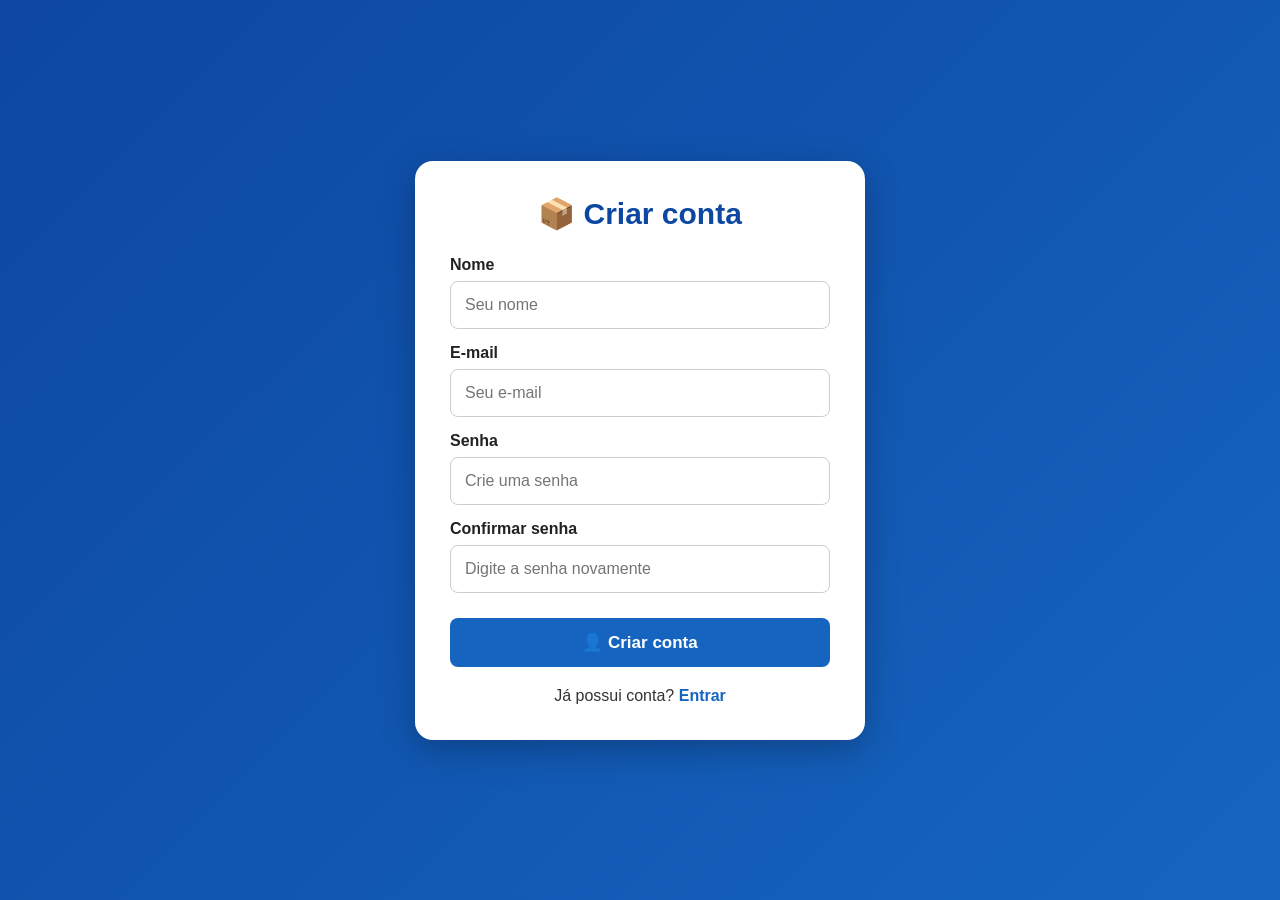
==== cadastro.html @ 64714b8b "Add files via upload" ====
<!DOCTYPE html>
<html lang="pt-BR">

<head>
    <meta charset="UTF-8">
    <meta name="viewport" content="width=device-width, initial-scale=1.0">

    <title>Cadastro - Loja Shalom</title>

    <style>

        * {
            box-sizing: border-box;
            margin: 0;
            padding: 0;
        }

        body {
            min-height: 100vh;

            display: flex;
            justify-content: center;
            align-items: center;

            padding: 20px;

            font-family: Arial, sans-serif;

            background: linear-gradient(
                135deg,
                #0d47a1,
                #1565c0
            );
        }

        .cadastro-box {
            width: 100%;
            max-width: 450px;

            background: white;

            padding: 35px;

            border-radius: 18px;

            box-shadow: 0 10px 35px rgba(0, 0, 0, 0.25);
        }

        h1 {
            text-align: center;

            color: #0d47a1;

            margin-bottom: 25px;

            font-size: 30px;
        }

        label {
            display: block;

            margin: 15px 0 7px;

            font-weight: bold;

            color: #222;
        }

        input {
            width: 100%;

            padding: 14px;

            border: 1px solid #ccc;

            border-radius: 8px;

            font-size: 16px;

            outline: none;
        }

        input:focus {
            border-color: #1565c0;

            box-shadow: 0 0 0 2px rgba(21, 101, 192, 0.15);
        }

        button {
            width: 100%;

            margin-top: 25px;

            padding: 14px;

            border: 0;

            border-radius: 8px;

            background: #1565c0;

            color: white;

            font-size: 17px;

            font-weight: bold;

            cursor: pointer;
        }

        button:hover {
            background: #0d47a1;
        }

        #mensagem {
            text-align: center;

            margin-top: 15px;

            font-weight: bold;
        }

        .login {
            text-align: center;

            margin-top: 20px;

            color: #333;
        }

        a {
            color: #1565c0;

            font-weight: bold;

            text-decoration: none;
        }

        a:hover {
            text-decoration: underline;
        }

    </style>

</head>

<body>

    <div class="cadastro-box">

        <h1>📦 Criar conta</h1>


        <form id="cadastroForm">


            <!-- NOME -->

            <label for="nome">
                Nome
            </label>

            <input
                type="text"
                id="nome"
                placeholder="Seu nome"
                required
            >


            <!-- E-MAIL -->

            <label for="email">
                E-mail
            </label>

            <input
                type="email"
                id="email"
                placeholder="Seu e-mail"
                required
            >


            <!-- SENHA -->

            <label for="senha">
                Senha
            </label>

            <input
                type="password"
                id="senha"
                placeholder="Crie uma senha"
                minlength="6"
                required
            >


            <!-- CONFIRMAR SENHA -->

            <label for="confirmarSenha">
                Confirmar senha
            </label>

            <input
                type="password"
                id="confirmarSenha"
                placeholder="Digite a senha novamente"
                minlength="6"
                required
            >


            <!-- BOTÃO -->

            <button type="submit">
                👤 Criar conta
            </button>

        </form>


        <!-- MENSAGEM -->

        <div id="mensagem"></div>


        <!-- LOGIN -->

        <div class="login">

            Já possui conta?

            <a href="login.html">
                Entrar
            </a>

        </div>

    </div>


    <script>

        const cadastroForm =
            document.getElementById("cadastroForm");

        const mensagem =
            document.getElementById("mensagem");


        cadastroForm.addEventListener(
            "submit",
            function(event) {

                event.preventDefault();


                // ================================
                // PEGAR DADOS
                // ================================

                const nome =
                    document
                        .getElementById("nome")
                        .value
                        .trim();


                const email =
                    document
                        .getElementById("email")
                        .value
                        .trim()
                        .toLowerCase();


                const senha =
                    document
                        .getElementById("senha")
                        .value;


                const confirmarSenha =
                    document
                        .getElementById("confirmarSenha")
                        .value;


                // ================================
                // VALIDAR SENHA
                // ================================

                if (senha !== confirmarSenha) {

                    mensagem.textContent =
                        "❌ As senhas não são iguais.";

                    mensagem.style.color = "red";

                    return;
                }


                // ================================
                // TAMANHO DA SENHA
                // ================================

                if (senha.length < 6) {

                    mensagem.textContent =
                        "❌ A senha precisa ter pelo menos 6 caracteres.";

                    mensagem.style.color = "red";

                    return;
                }


                // ================================
                // CARREGAR USUÁRIOS
                // ================================

                let usuarios = [];

                try {

                    usuarios = JSON.parse(
                        localStorage.getItem(
                            "usuariosShalom"
                        ) || "[]"
                    );

                } catch (erro) {

                    console.error(
                        "Erro ao carregar usuários:",
                        erro
                    );

                    usuarios = [];

                }


                // ================================
                // VERIFICAR E-MAIL
                // ================================

                const emailExiste =
                    usuarios.some(function(usuario) {

                        return (
                            String(usuario.email)
                                .toLowerCase() === email
                        );

                    });


                if (emailExiste) {

                    mensagem.textContent =
                        "❌ Este e-mail já está cadastrado.";

                    mensagem.style.color = "red";

                    return;
                }


                // ================================
                // CRIAR USUÁRIO
                // ================================

                const usuario = {

                    id: Date.now(),

                    nome: nome,

                    email: email,

                    senha: senha

                };


                usuarios.push(usuario);


                // ================================
                // SALVAR
                // ================================

                localStorage.setItem(
                    "usuariosShalom",
                    JSON.stringify(usuarios)
                );


                // ================================
                // MENSAGEM
                // ================================

                mensagem.textContent =
                    "✅ Cadastro realizado com sucesso!";

                mensagem.style.color = "green";


                // ================================
                // VOLTAR PARA LOGIN
                // ================================

                setTimeout(function() {

                    window.location.href =
                        "login.html";

                }, 1000);

            }
        );

    </script>

</body>

</html>
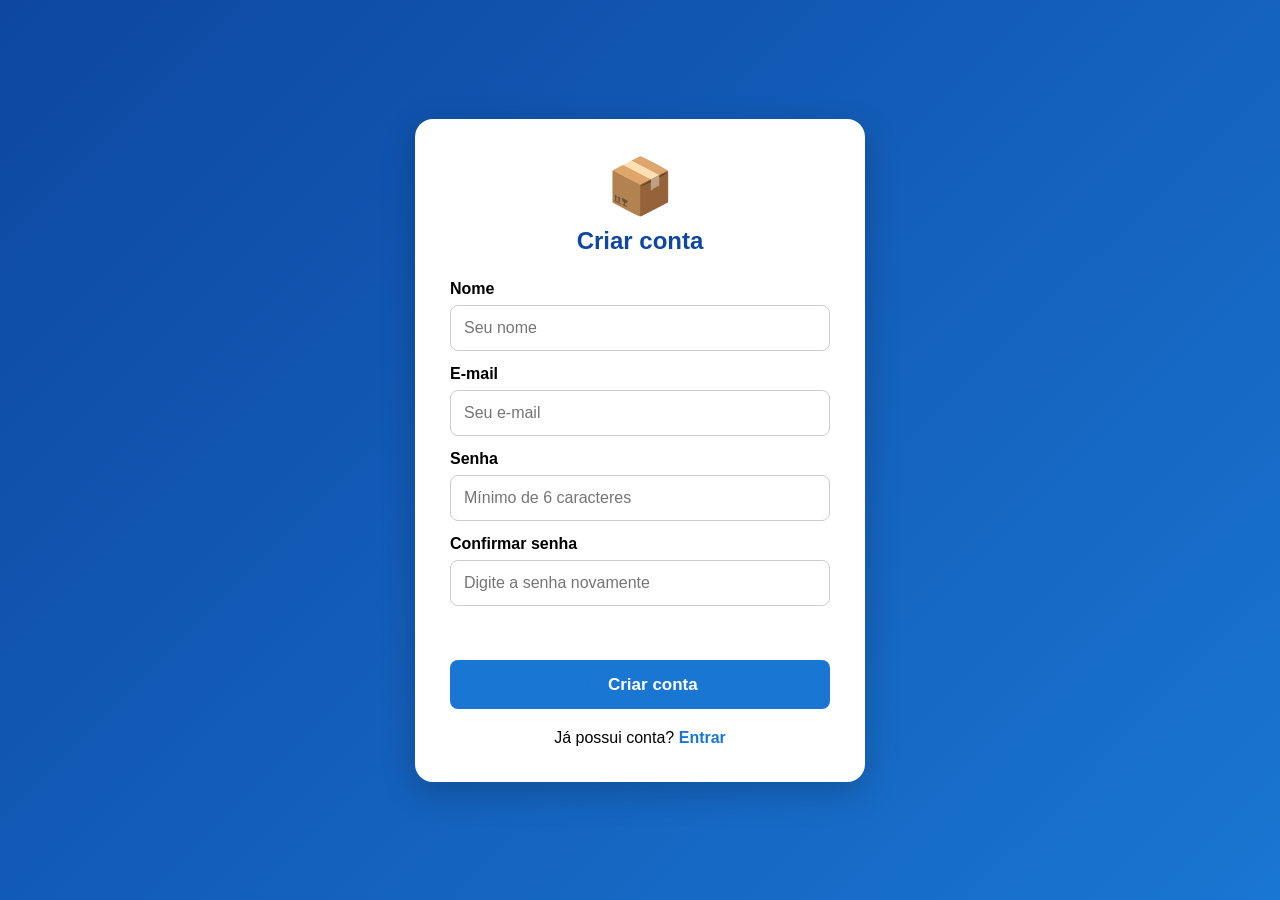
==== commit 1a3adb9f: "Add files via upload" ====
--- a/cadastro.html
+++ b/cadastro.html
@@ -1,431 +1,165 @@
-<!DOCTYPE html>
-<html lang="pt-BR">
-
-<head>
-    <meta charset="UTF-8">
-    <meta name="viewport" content="width=device-width, initial-scale=1.0">
-
-    <title>Cadastro - Loja Shalom</title>
-
-    <style>
-
-        * {
-            box-sizing: border-box;
-            margin: 0;
-            padding: 0;
-        }
-
-        body {
-            min-height: 100vh;
-
-            display: flex;
-            justify-content: center;
-            align-items: center;
-
-            padding: 20px;
-
-            font-family: Arial, sans-serif;
-
-            background: linear-gradient(
-                135deg,
-                #0d47a1,
-                #1565c0
-            );
-        }
-
-        .cadastro-box {
-            width: 100%;
-            max-width: 450px;
-
-            background: white;
-
-            padding: 35px;
-
-            border-radius: 18px;
-
-            box-shadow: 0 10px 35px rgba(0, 0, 0, 0.25);
-        }
-
-        h1 {
-            text-align: center;
-
-            color: #0d47a1;
-
-            margin-bottom: 25px;
-
-            font-size: 30px;
-        }
-
-        label {
-            display: block;
-
-            margin: 15px 0 7px;
-
-            font-weight: bold;
-
-            color: #222;
-        }
-
-        input {
-            width: 100%;
-
-            padding: 14px;
-
-            border: 1px solid #ccc;
-
-            border-radius: 8px;
-
-            font-size: 16px;
-
-            outline: none;
-        }
-
-        input:focus {
-            border-color: #1565c0;
-
-            box-shadow: 0 0 0 2px rgba(21, 101, 192, 0.15);
-        }
-
-        button {
-            width: 100%;
-
-            margin-top: 25px;
-
-            padding: 14px;
-
-            border: 0;
-
-            border-radius: 8px;
-
-            background: #1565c0;
-
-            color: white;
-
-            font-size: 17px;
-
-            font-weight: bold;
-
-            cursor: pointer;
-        }
-
-        button:hover {
-            background: #0d47a1;
-        }
-
-        #mensagem {
-            text-align: center;
-
-            margin-top: 15px;
-
-            font-weight: bold;
-        }
-
-        .login {
-            text-align: center;
-
-            margin-top: 20px;
-
-            color: #333;
-        }
-
-        a {
-            color: #1565c0;
-
-            font-weight: bold;
-
-            text-decoration: none;
-        }
-
-        a:hover {
-            text-decoration: underline;
-        }
-
-    </style>
-
-</head>
-
-<body>
-
-    <div class="cadastro-box">
-
-        <h1>📦 Criar conta</h1>
-
-
-        <form id="cadastroForm">
-
-
-            <!-- NOME -->
-
-            <label for="nome">
-                Nome
-            </label>
-
-            <input
-                type="text"
-                id="nome"
-                placeholder="Seu nome"
-                required
-            >
-
-
-            <!-- E-MAIL -->
-
-            <label for="email">
-                E-mail
-            </label>
-
-            <input
-                type="email"
-                id="email"
-                placeholder="Seu e-mail"
-                required
-            >
-
-
-            <!-- SENHA -->
-
-            <label for="senha">
-                Senha
-            </label>
-
-            <input
-                type="password"
-                id="senha"
-                placeholder="Crie uma senha"
-                minlength="6"
-                required
-            >
-
-
-            <!-- CONFIRMAR SENHA -->
-
-            <label for="confirmarSenha">
-                Confirmar senha
-            </label>
-
-            <input
-                type="password"
-                id="confirmarSenha"
-                placeholder="Digite a senha novamente"
-                minlength="6"
-                required
-            >
-
-
-            <!-- BOTÃO -->
-
-            <button type="submit">
-                👤 Criar conta
-            </button>
-
-        </form>
-
-
-        <!-- MENSAGEM -->
-
-        <div id="mensagem"></div>
-
-
-        <!-- LOGIN -->
-
-        <div class="login">
-
-            Já possui conta?
-
-            <a href="login.html">
-                Entrar
-            </a>
-
-        </div>
-
-    </div>
-
-
-    <script>
-
-        const cadastroForm =
-            document.getElementById("cadastroForm");
-
-        const mensagem =
-            document.getElementById("mensagem");
-
-
-        cadastroForm.addEventListener(
-            "submit",
-            function(event) {
-
-                event.preventDefault();
-
-
-                // ================================
-                // PEGAR DADOS
-                // ================================
-
-                const nome =
-                    document
-                        .getElementById("nome")
-                        .value
-                        .trim();
-
-
-                const email =
-                    document
-                        .getElementById("email")
-                        .value
-                        .trim()
-                        .toLowerCase();
-
-
-                const senha =
-                    document
-                        .getElementById("senha")
-                        .value;
-
-
-                const confirmarSenha =
-                    document
-                        .getElementById("confirmarSenha")
-                        .value;
-
-
-                // ================================
-                // VALIDAR SENHA
-                // ================================
-
-                if (senha !== confirmarSenha) {
-
-                    mensagem.textContent =
-                        "❌ As senhas não são iguais.";
-
-                    mensagem.style.color = "red";
-
-                    return;
-                }
-
-
-                // ================================
-                // TAMANHO DA SENHA
-                // ================================
-
-                if (senha.length < 6) {
-
-                    mensagem.textContent =
-                        "❌ A senha precisa ter pelo menos 6 caracteres.";
-
-                    mensagem.style.color = "red";
-
-                    return;
-                }
-
-
-                // ================================
-                // CARREGAR USUÁRIOS
-                // ================================
-
-                let usuarios = [];
-
-                try {
-
-                    usuarios = JSON.parse(
-                        localStorage.getItem(
-                            "usuariosShalom"
-                        ) || "[]"
-                    );
-
-                } catch (erro) {
-
-                    console.error(
-                        "Erro ao carregar usuários:",
-                        erro
-                    );
-
-                    usuarios = [];
-
-                }
-
-
-                // ================================
-                // VERIFICAR E-MAIL
-                // ================================
-
-                const emailExiste =
-                    usuarios.some(function(usuario) {
-
-                        return (
-                            String(usuario.email)
-                                .toLowerCase() === email
-                        );
-
-                    });
-
-
-                if (emailExiste) {
-
-                    mensagem.textContent =
-                        "❌ Este e-mail já está cadastrado.";
-
-                    mensagem.style.color = "red";
-
-                    return;
-                }
-
-
-                // ================================
-                // CRIAR USUÁRIO
-                // ================================
-
-                const usuario = {
-
-                    id: Date.now(),
-
-                    nome: nome,
-
-                    email: email,
-
-                    senha: senha
-
-                };
-
-
-                usuarios.push(usuario);
-
-
-                // ================================
-                // SALVAR
-                // ================================
-
-                localStorage.setItem(
-                    "usuariosShalom",
-                    JSON.stringify(usuarios)
-                );
-
-
-                // ================================
-                // MENSAGEM
-                // ================================
-
-                mensagem.textContent =
-                    "✅ Cadastro realizado com sucesso!";
-
-                mensagem.style.color = "green";
-
-
-                // ================================
-                // VOLTAR PARA LOGIN
-                // ================================
-
-                setTimeout(function() {
-
-                    window.location.href =
-                        "login.html";
-
-                }, 1000);
-
-            }
-        );
-
-    </script>
-
-</body>
-
+<!DOCTYPE html>
+<html lang="pt-BR">
+
+<head>
+
+    <meta charset="UTF-8">
+
+    <meta
+        name="viewport"
+        content="width=device-width, initial-scale=1.0"
+    >
+
+    <title>Cadastro - Loja Shalom</title>
+
+    <link
+        rel="stylesheet"
+        href="cadastro.css"
+    >
+
+</head>
+
+
+<body>
+
+
+    <!-- ==========================================
+         CADASTRO
+    =========================================== -->
+
+    <main class="cadastro-container">
+
+        <section class="cadastro-card">
+
+
+            <!-- LOGO -->
+
+            <div class="logo">
+                📦
+            </div>
+
+
+            <!-- TÍTULO -->
+
+            <h1>
+                Criar conta
+            </h1>
+
+
+            <!-- FORMULÁRIO -->
+
+            <form id="cadastroForm">
+
+
+                <!-- NOME -->
+
+                <label for="nome">
+                    Nome
+                </label>
+
+                <input
+                    type="text"
+                    id="nome"
+                    placeholder="Seu nome"
+                    autocomplete="name"
+                    required
+                >
+
+
+                <!-- E-MAIL -->
+
+                <label for="email">
+                    E-mail
+                </label>
+
+                <input
+                    type="email"
+                    id="email"
+                    placeholder="Seu e-mail"
+                    autocomplete="email"
+                    required
+                >
+
+
+                <!-- SENHA -->
+
+                <label for="senha">
+                    Senha
+                </label>
+
+                <input
+                    type="password"
+                    id="senha"
+                    placeholder="Mínimo de 6 caracteres"
+                    minlength="6"
+                    autocomplete="new-password"
+                    required
+                >
+
+
+                <!-- CONFIRMAR SENHA -->
+
+                <label for="confirmarSenha">
+                    Confirmar senha
+                </label>
+
+                <input
+                    type="password"
+                    id="confirmarSenha"
+                    placeholder="Digite a senha novamente"
+                    minlength="6"
+                    autocomplete="new-password"
+                    required
+                >
+
+
+                <!-- MENSAGEM -->
+
+                <div
+                    id="mensagem"
+                    aria-live="polite"
+                ></div>
+
+
+                <!-- BOTÃO -->
+
+                <button
+                    type="submit"
+                >
+                    👤 Criar conta
+                </button>
+
+
+            </form>
+
+
+            <!-- LOGIN -->
+
+            <p class="login-link">
+
+                Já possui conta?
+
+                <a href="login.html">
+                    Entrar
+                </a>
+
+            </p>
+
+
+        </section>
+
+    </main>
+
+
+    <!-- ==========================================
+         JAVASCRIPT
+    =========================================== -->
+
+    <script src="cadastro.js"></script>
+
+    <script src="relogio.js"></script>
+
+
+</body>
+
 </html>
--- a/cadastro.css
+++ b/cadastro.css
@@ -0,0 +1,131 @@
+*{box-sizing:border-box;margin:0;padding:0}
+body{min-height:100vh;display:flex;align-items:center;justify-content:center;padding:20px;font-family:Arial,sans-serif;background:linear-gradient(135deg,#0d47a1,#1976d2)}
+.cadastro-container{width:100%;max-width:450px}.cadastro-card{background:#fff;padding:35px;border-radius:18px;box-shadow:0 10px 35px rgba(0,0,0,.2)}
+.logo{text-align:center;font-size:55px;margin-bottom:8px}h1{text-align:center;color:#0d47a1;margin-bottom:25px}
+label{display:block;font-weight:700;margin:14px 0 7px}input{width:100%;padding:13px;border:1px solid #ccc;border-radius:8px;font-size:16px}
+input:focus{outline:0;border-color:#1976d2}button{width:100%;padding:14px;margin-top:20px;border:0;border-radius:8px;background:#1976d2;color:#fff;font-size:17px;font-weight:700;cursor:pointer}
+#mensagem{text-align:center;min-height:22px;margin-top:12px;font-weight:700}.login-link{text-align:center;margin-top:20px}.login-link a{color:#1976d2;font-weight:700;text-decoration:none}
+/* ==========================================
+   CABEÇALHO ÚNICO
+========================================== */
+
+.cabecalho {
+    width: 100%;
+    min-height: 66px;
+
+    display: flex;
+    align-items: center;
+    justify-content: space-between;
+
+    padding: 10px 5%;
+
+    background: #1450a3;
+    color: white;
+
+    gap: 25px;
+}
+
+
+/* ==========================================
+   LOGO
+========================================== */
+
+.logo-area {
+    display: flex;
+    align-items: center;
+    gap: 14px;
+}
+
+.logo-area h1 {
+    margin: 0;
+    color: white;
+    font-size: 23px;
+}
+
+.logo-area strong {
+    color: white;
+    font-size: 14px;
+}
+
+
+/* ==========================================
+   RELÓGIO
+========================================== */
+
+.relogio-loja {
+    text-align: center;
+}
+
+.hora-loja {
+    color: white;
+    font-size: 21px;
+    font-weight: bold;
+    line-height: 1.2;
+}
+
+.data-loja {
+    color: #e5e7eb;
+    font-size: 12px;
+    margin-top: 3px;
+}
+
+
+/* ==========================================
+   CLIENTE
+========================================== */
+
+.usuario-area {
+    display: flex;
+    align-items: center;
+    gap: 12px;
+}
+
+.usuario-area span {
+    color: white;
+    font-weight: bold;
+}
+
+.usuario-area button {
+    border: none;
+    border-radius: 7px;
+
+    padding: 9px 16px;
+
+    background: white;
+    color: #111827;
+
+    font-weight: bold;
+    cursor: pointer;
+}
+
+.usuario-area button:hover {
+    background: #e5e7eb;
+}
+
+
+/* ==========================================
+   CELULAR
+========================================== */
+
+@media (max-width: 700px) {
+
+    .cabecalho {
+        flex-wrap: wrap;
+        justify-content: center;
+    }
+
+    .logo-area {
+        width: 100%;
+        justify-content: center;
+    }
+
+    .relogio-loja {
+        width: 100%;
+        order: 3;
+    }
+
+    .usuario-area {
+        justify-content: center;
+    }
+
+}
